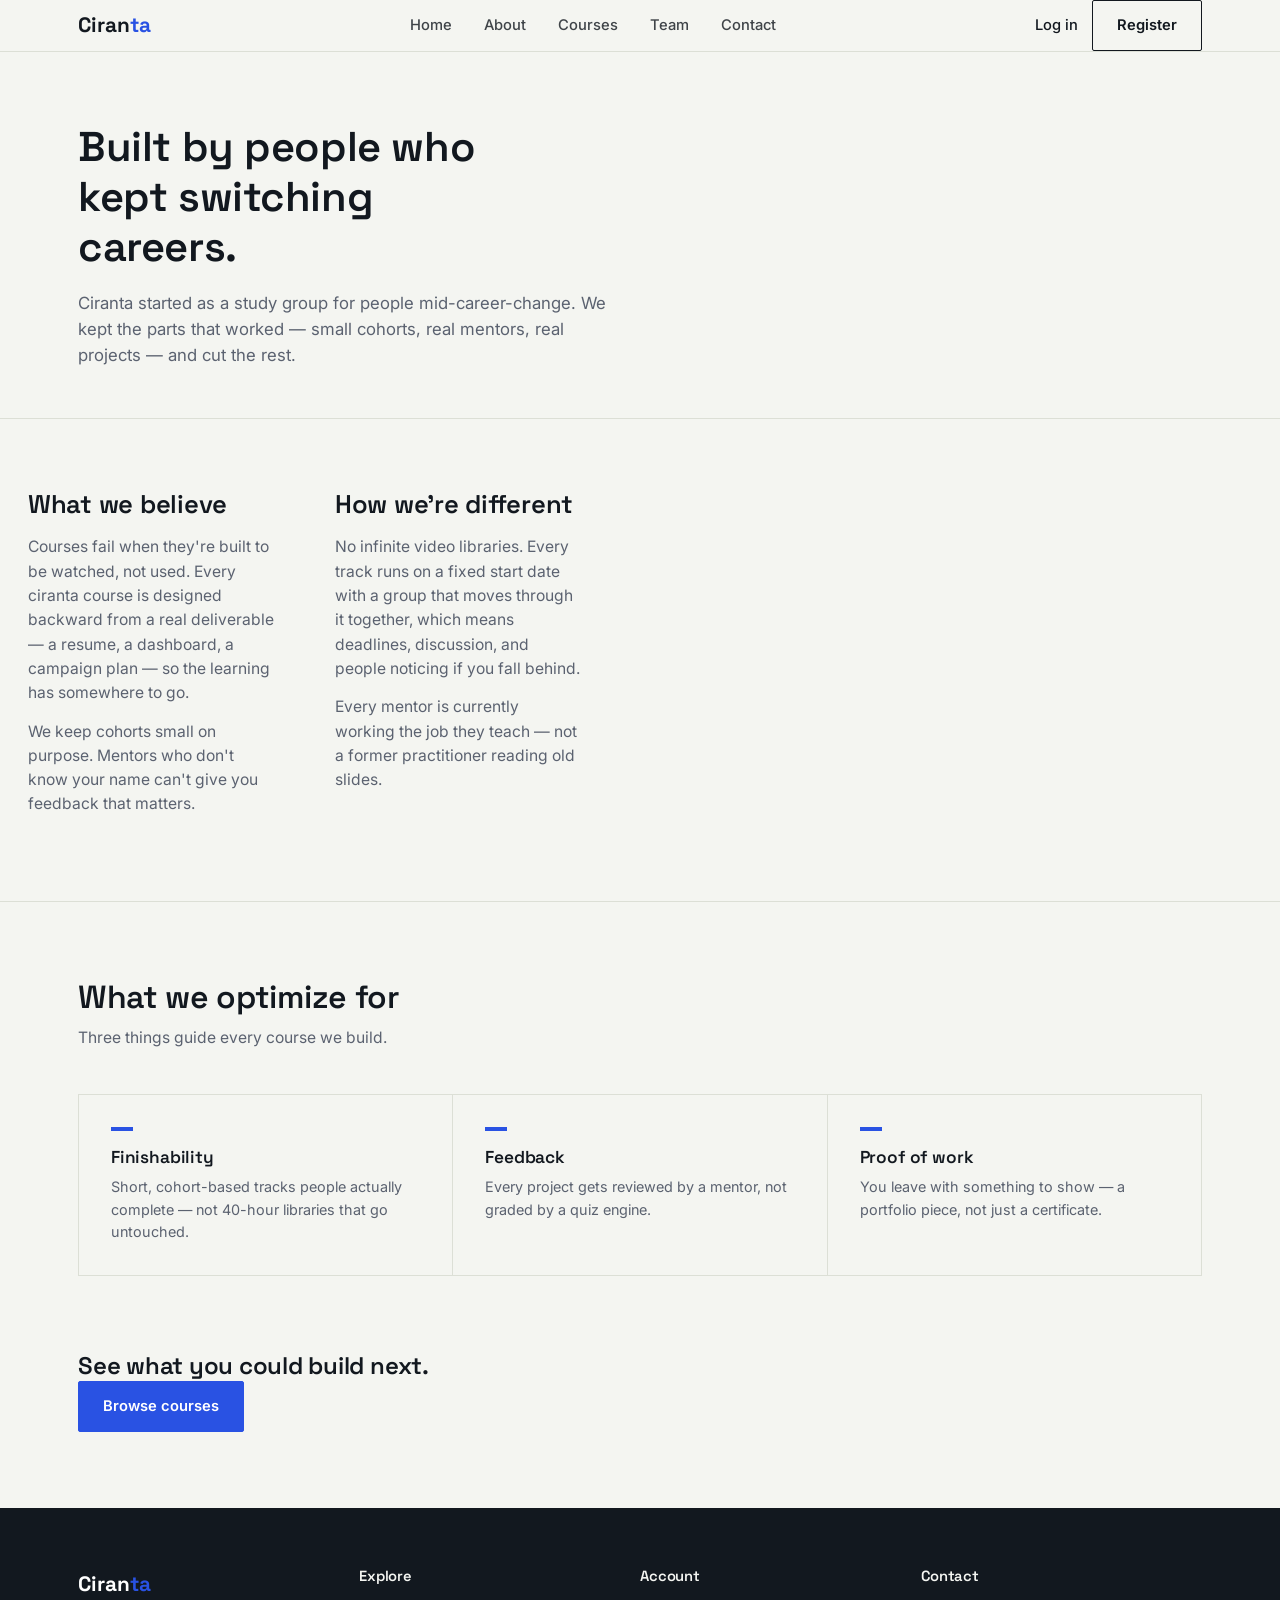
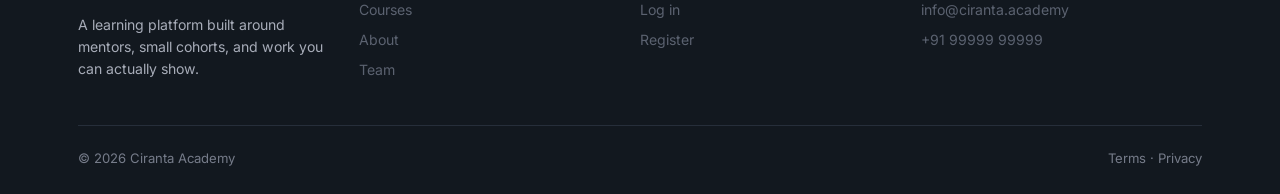
==== about.html @ 03838bb8 "added basic design" ====
<!DOCTYPE html>
<html lang="en">
<head>
<meta charset="UTF-8">
<meta name="viewport" content="width=device-width, initial-scale=1.0">
<title>About — Ciranta</title>
<link rel="stylesheet" href="style.css">
<style>
  .page-head{padding:70px 0 50px;border-bottom:1px solid var(--line);}
  .page-head h1{font-size:2.6rem;max-width:16ch;margin-bottom:18px;}
  .page-head p{font-size:1.05rem;color:var(--muted);max-width:48ch;}

  .story{display:grid;grid-template-columns:1fr 1fr;gap:60px;padding:70px 0;border-bottom:1px solid var(--line);}
  .story h2{font-size:1.6rem;margin-bottom:16px;}
  .story p{color:var(--muted);margin-bottom:14px;font-size:.98rem;}

  .values{display:grid;grid-template-columns:repeat(3,1fr);border-top:1px solid var(--line);border-left:1px solid var(--line);}
  .values .cell{padding:32px;}

  @media(max-width:900px){
    .story{grid-template-columns:1fr;}
    .values{grid-template-columns:1fr 1fr;}
  }
  @media(max-width:560px){.values{grid-template-columns:1fr;}}
</style>
</head>
<body data-page="about">

<header>
  <nav class="wrap">
    <a href="index.html" class="brand">Ciran<i>ta</i></a>
    <div class="nav-links">
      <a href="index.html" data-nav="home">Home</a>
      <a href="about.html" data-nav="about">About</a>
      <a href="courses.html" data-nav="courses">Courses</a>
      <a href="team.html" data-nav="team">Team</a>
      <a href="contact.html" data-nav="contact">Contact</a>
    </div>
    <div class="nav-actions">
      <a href="login.html" class="login">Log in</a>
      <a href="register.html" class="btn ghost">Register</a>
    </div>
    <button class="menu-btn" aria-label="Menu">&#9776;</button>
  </nav>
</header>

<section class="page-head">
  <div class="wrap">
    <h1>Built by people who kept switching careers.</h1>
    <p>Ciranta started as a study group for people mid-career-change. We kept the parts that worked — small cohorts, real mentors, real projects — and cut the rest.</p>
  </div>
</section>

<section class="story">
  <div class="wrap" style="display:grid;grid-template-columns:1fr 1fr;gap:60px;">
    <div>
      <h2>What we believe</h2>
      <p>Courses fail when they're built to be watched, not used. Every ciranta course is designed backward from a real deliverable — a resume, a dashboard, a campaign plan — so the learning has somewhere to go.</p>
      <p>We keep cohorts small on purpose. Mentors who don't know your name can't give you feedback that matters.</p>
    </div>
    <div>
      <h2>How we're different</h2>
      <p>No infinite video libraries. Every track runs on a fixed start date with a group that moves through it together, which means deadlines, discussion, and people noticing if you fall behind.</p>
      <p>Every mentor is currently working the job they teach — not a former practitioner reading old slides.</p>
    </div>
  </div>
</section>

<section class="section">
  <div class="wrap">
    <div class="section-head">
      <h2>What we optimize for</h2>
      <p>Three things guide every course we build.</p>
    </div>
    <div class="values">
      <div class="cell"><div class="swatch"></div><h3>Finishability</h3><p>Short, cohort-based tracks people actually complete — not 40-hour libraries that go untouched.</p></div>
      <div class="cell"><div class="swatch"></div><h3>Feedback</h3><p>Every project gets reviewed by a mentor, not graded by a quiz engine.</p></div>
      <div class="cell"><div class="swatch"></div><h3>Proof of work</h3><p>You leave with something to show — a portfolio piece, not just a certificate.</p></div>
    </div>
  </div>
</section>

<section class="section" style="padding-top:0;">
  <div class="wrap">
    <div class="cta">
      <h2>See what you could build next.</h2>
      <a href="courses.html" class="btn">Browse courses</a>
    </div>
  </div>
</section>

<footer class="dark" style="padding:60px 0 26px;">
  <div class="wrap">
    <div class="grid-4" style="border:none;margin-bottom:44px;">
      <div class="cell" style="border:none;padding:0 28px 0 0;">
        <a href="index.html" class="brand" style="color:#fff;">Ciran<i>ta</i></a>
        <p style="font-size:.88rem;color:#a7acb8;margin-top:14px;max-width:30ch;">A learning platform built around mentors, small cohorts, and work you can actually show.</p>
      </div>
      <div class="cell" style="border:none;padding:0;">
        <h4 style="font-size:.92rem;margin-bottom:14px;">Explore</h4>
        <p style="font-size:.88rem;margin-bottom:8px;"><a href="courses.html">Courses</a></p>
        <p style="font-size:.88rem;margin-bottom:8px;"><a href="about.html">About</a></p>
        <p style="font-size:.88rem;"><a href="team.html">Team</a></p>
      </div>
      <div class="cell" style="border:none;padding:0;">
        <h4 style="font-size:.92rem;margin-bottom:14px;">Account</h4>
        <p style="font-size:.88rem;margin-bottom:8px;"><a href="login.html">Log in</a></p>
        <p style="font-size:.88rem;"><a href="register.html">Register</a></p>
      </div>
      <div class="cell" style="border:none;padding:0;">
        <h4 style="font-size:.92rem;margin-bottom:14px;">Contact</h4>
        <p style="font-size:.88rem;margin-bottom:8px;">info@ciranta.academy</p>
        <p style="font-size:.88rem;">+91 99999 99999</p>
      </div>
    </div>
    <div style="border-top:1px solid var(--line-dark);padding-top:22px;display:flex;justify-content:space-between;font-size:.82rem;color:#767c8a;">
      <span>&copy; 2026 Ciranta Academy</span>
      <span>Terms &middot; Privacy</span>
    </div>
  </div>
</footer>
<script src="js/script.js"></script>
</body>
</html>
---- style.css ----
@import url('https://fonts.googleapis.com/css2?family=Space+Grotesk:wght@500;600;700&family=Inter:wght@400;500;600&display=swap');

:root{
  --ink:#12181f;
  --paper:#f4f5f1;
  --blue:#2952e3;
  --coral:#ff6551;
  --line:#dcdfd6;
  --line-dark:#262e3a;
  --muted:#5b6270;
  --maxw:1180px;
}
*{box-sizing:border-box;margin:0;padding:0;}
body{
  font-family:'Inter',sans-serif;
  color:var(--ink);
  background:var(--paper);
  line-height:1.55;
  -webkit-font-smoothing:antialiased;
}
h1,h2,h3,h4{font-family:'Space Grotesk',sans-serif;font-weight:600;color:var(--ink);line-height:1.2;letter-spacing:-.01em;}
a{color:inherit;text-decoration:none;}
img{max-width:100%;display:block;}
.wrap{max-width:var(--maxw);margin:0 auto;padding:0 28px;}

.btn{
  display:inline-flex;align-items:center;gap:8px;
  background:var(--blue);color:#fff;
  padding:13px 24px;border-radius:2px;font-weight:600;font-size:.92rem;
  border:1px solid var(--blue);cursor:pointer;transition:.15s;
}
.btn:hover{background:#1e3fc7;border-color:#1e3fc7;}
.btn.ghost{background:transparent;color:var(--ink);border-color:var(--ink);}
.btn.ghost:hover{background:var(--ink);color:#fff;}
.btn.block{width:100%;justify-content:center;}

.tag{display:inline-flex;align-items:center;gap:8px;font-size:.82rem;font-weight:500;color:var(--muted);margin-bottom:16px;}
.tag i{width:7px;height:7px;background:var(--blue);display:inline-block;}

/* NAV */
header{position:sticky;top:0;background:var(--paper);border-bottom:1px solid var(--line);z-index:50;}
nav{display:flex;align-items:center;justify-content:space-between;padding:20px 0;}
.brand{font-family:'Space Grotesk',sans-serif;font-size:1.3rem;font-weight:700;color:var(--ink);}
.brand i{color:var(--blue);font-style:normal;}
.nav-links{display:flex;gap:32px;font-size:.92rem;font-weight:500;}
.nav-links a{opacity:.8;}
.nav-links a:hover,.nav-links a.active{opacity:1;color:var(--blue);}
.nav-actions{display:flex;gap:14px;align-items:center;}
.nav-actions a.login{font-size:.92rem;font-weight:500;}
.menu-btn{display:none;background:none;border:none;font-size:1.5rem;cursor:pointer;}

/* SECTION HEADS */
.section{padding:76px 0;}
.section-head{margin-bottom:44px;max-width:56ch;}
.section-head h2{font-size:2rem;margin-bottom:10px;}
.section-head p{color:var(--muted);font-size:.98rem;}
.dark{background:var(--ink);color:var(--paper);}
.dark h1,.dark h2,.dark h3,.dark h4{color:var(--paper);}
.dark .section-head p{color:#a7acb8;}

/* GRIDS */
.grid-3{display:grid;grid-template-columns:repeat(3,1fr);gap:0;border-top:1px solid var(--line);border-left:1px solid var(--line);}
.grid-4{display:grid;grid-template-columns:repeat(4,1fr);gap:0;border-top:1px solid var(--line);border-left:1px solid var(--line);}
.dark.grid-3,.dark .grid-3{border-color:var(--line-dark);}

.cell{border-right:1px solid var(--line);border-bottom:1px solid var(--line);padding:28px;background:transparent;}
.dark .cell{border-color:var(--line-dark);}
.cell .swatch{width:22px;height:4px;background:var(--blue);margin-bottom:16px;}
.cell h3,.cell h4{font-size:1.08rem;margin-bottom:8px;}
.cell p{font-size:.9rem;color:var(--muted);}
.cell .meta{display:flex;justify-content:space-between;align-items:center;margin-top:18px;padding-top:14px;border-top:1px solid var(--line);font-size:.85rem;}
.cell .meta a{color:var(--blue);font-weight:600;}

/* Footer/table utility */
.hairline{border-top:1px solid var(--line);}

/* Responsive */
@media(max-width:900px){
  .nav-links{display:none;}
  .menu-btn{display:block;}
  .grid-3,.grid-4{grid-template-columns:1fr 1fr;}
}
@media(max-width:560px){
  .grid-3,.grid-4{grid-template-columns:1fr;}
}
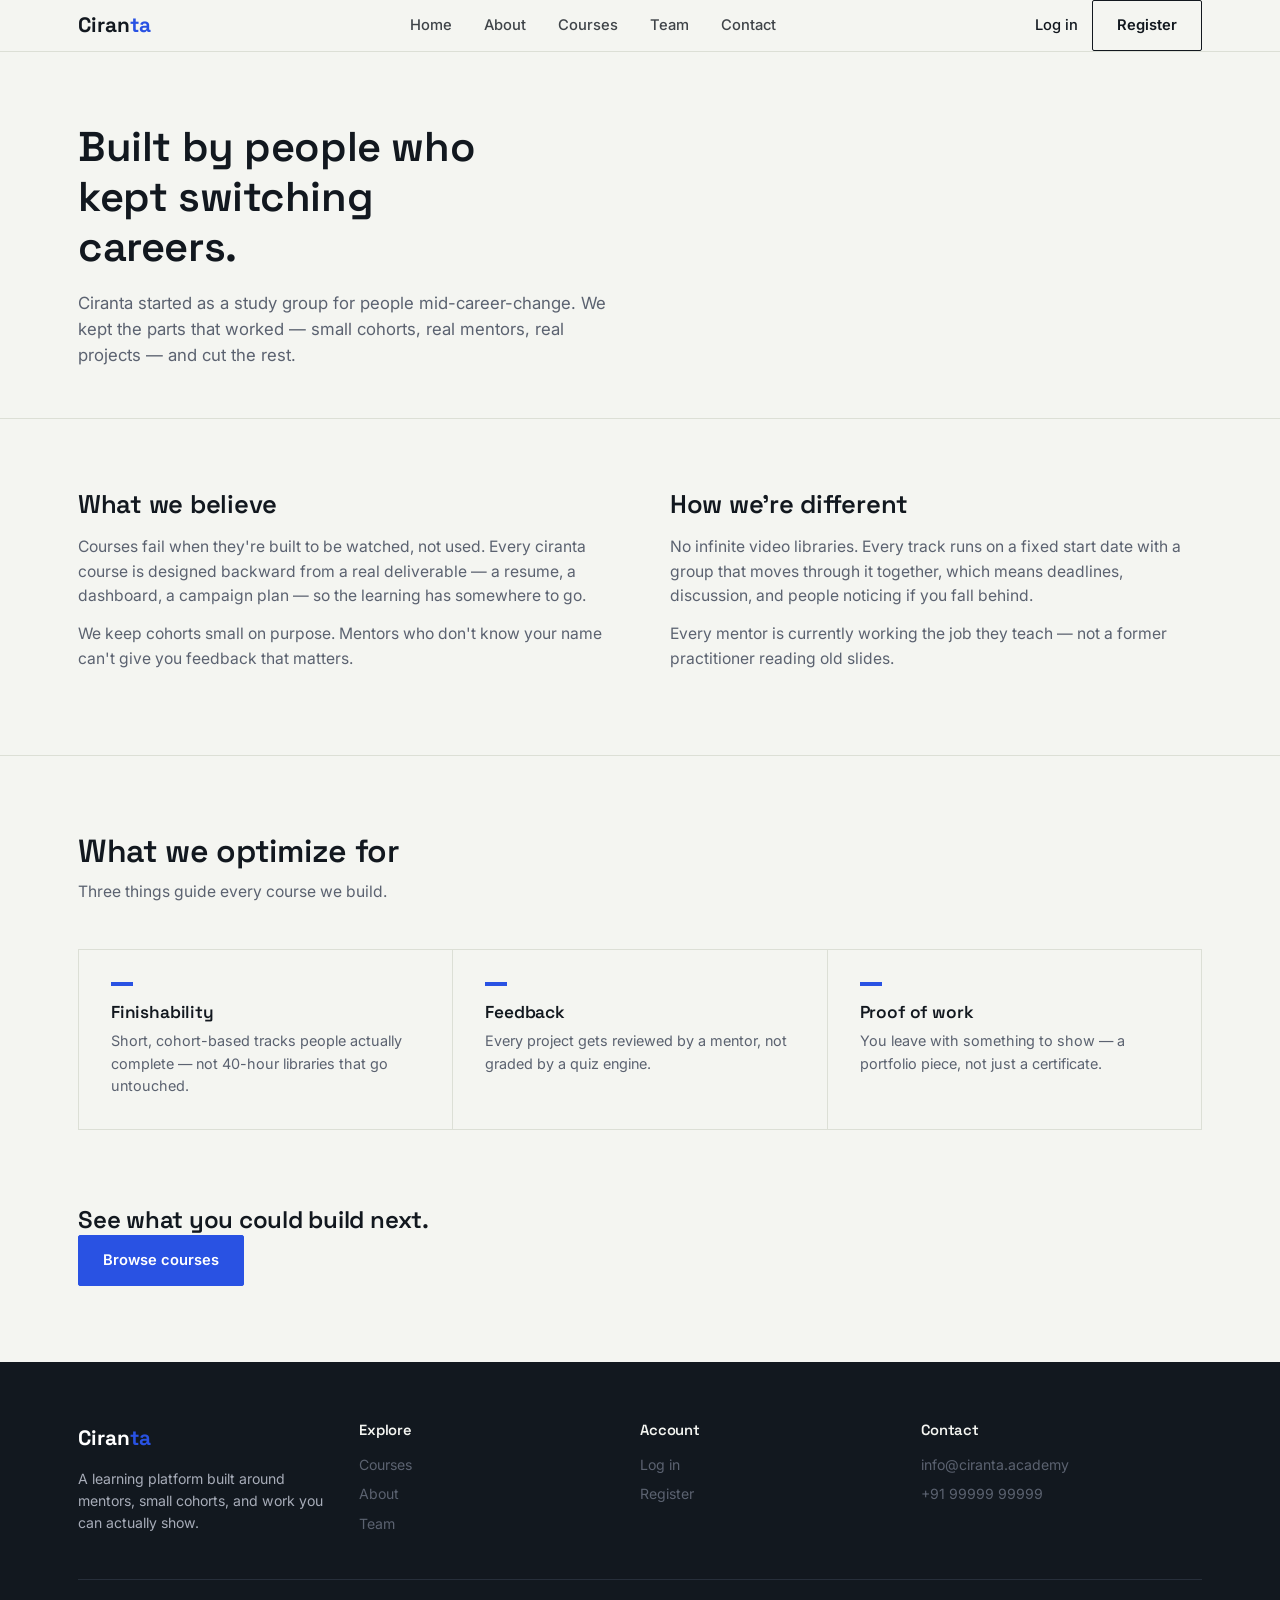
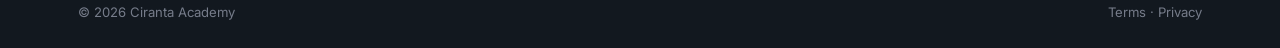
==== commit e108d9bf: "checked the layout in about" ====
--- a/about.html
+++ b/about.html
@@ -10,7 +10,8 @@
   .page-head h1{font-size:2.6rem;max-width:16ch;margin-bottom:18px;}
   .page-head p{font-size:1.05rem;color:var(--muted);max-width:48ch;}
 
-  .story{display:grid;grid-template-columns:1fr 1fr;gap:60px;padding:70px 0;border-bottom:1px solid var(--line);}
+  .story{padding:70px 0;border-bottom:1px solid var(--line);}
+  .story > .wrap{display:grid;grid-template-columns:1fr 1fr;gap:60px;}
   .story h2{font-size:1.6rem;margin-bottom:16px;}
   .story p{color:var(--muted);margin-bottom:14px;font-size:.98rem;}
 
@@ -18,7 +19,7 @@
   .values .cell{padding:32px;}
 
   @media(max-width:900px){
-    .story{grid-template-columns:1fr;}
+    .story > .wrap{grid-template-columns:1fr;}
     .values{grid-template-columns:1fr 1fr;}
   }
   @media(max-width:560px){.values{grid-template-columns:1fr;}}
@@ -52,7 +53,7 @@
 </section>
 
 <section class="story">
-  <div class="wrap" style="display:grid;grid-template-columns:1fr 1fr;gap:60px;">
+  <div class="wrap">
     <div>
       <h2>What we believe</h2>
       <p>Courses fail when they're built to be watched, not used. Every ciranta course is designed backward from a real deliverable — a resume, a dashboard, a campaign plan — so the learning has somewhere to go.</p>
